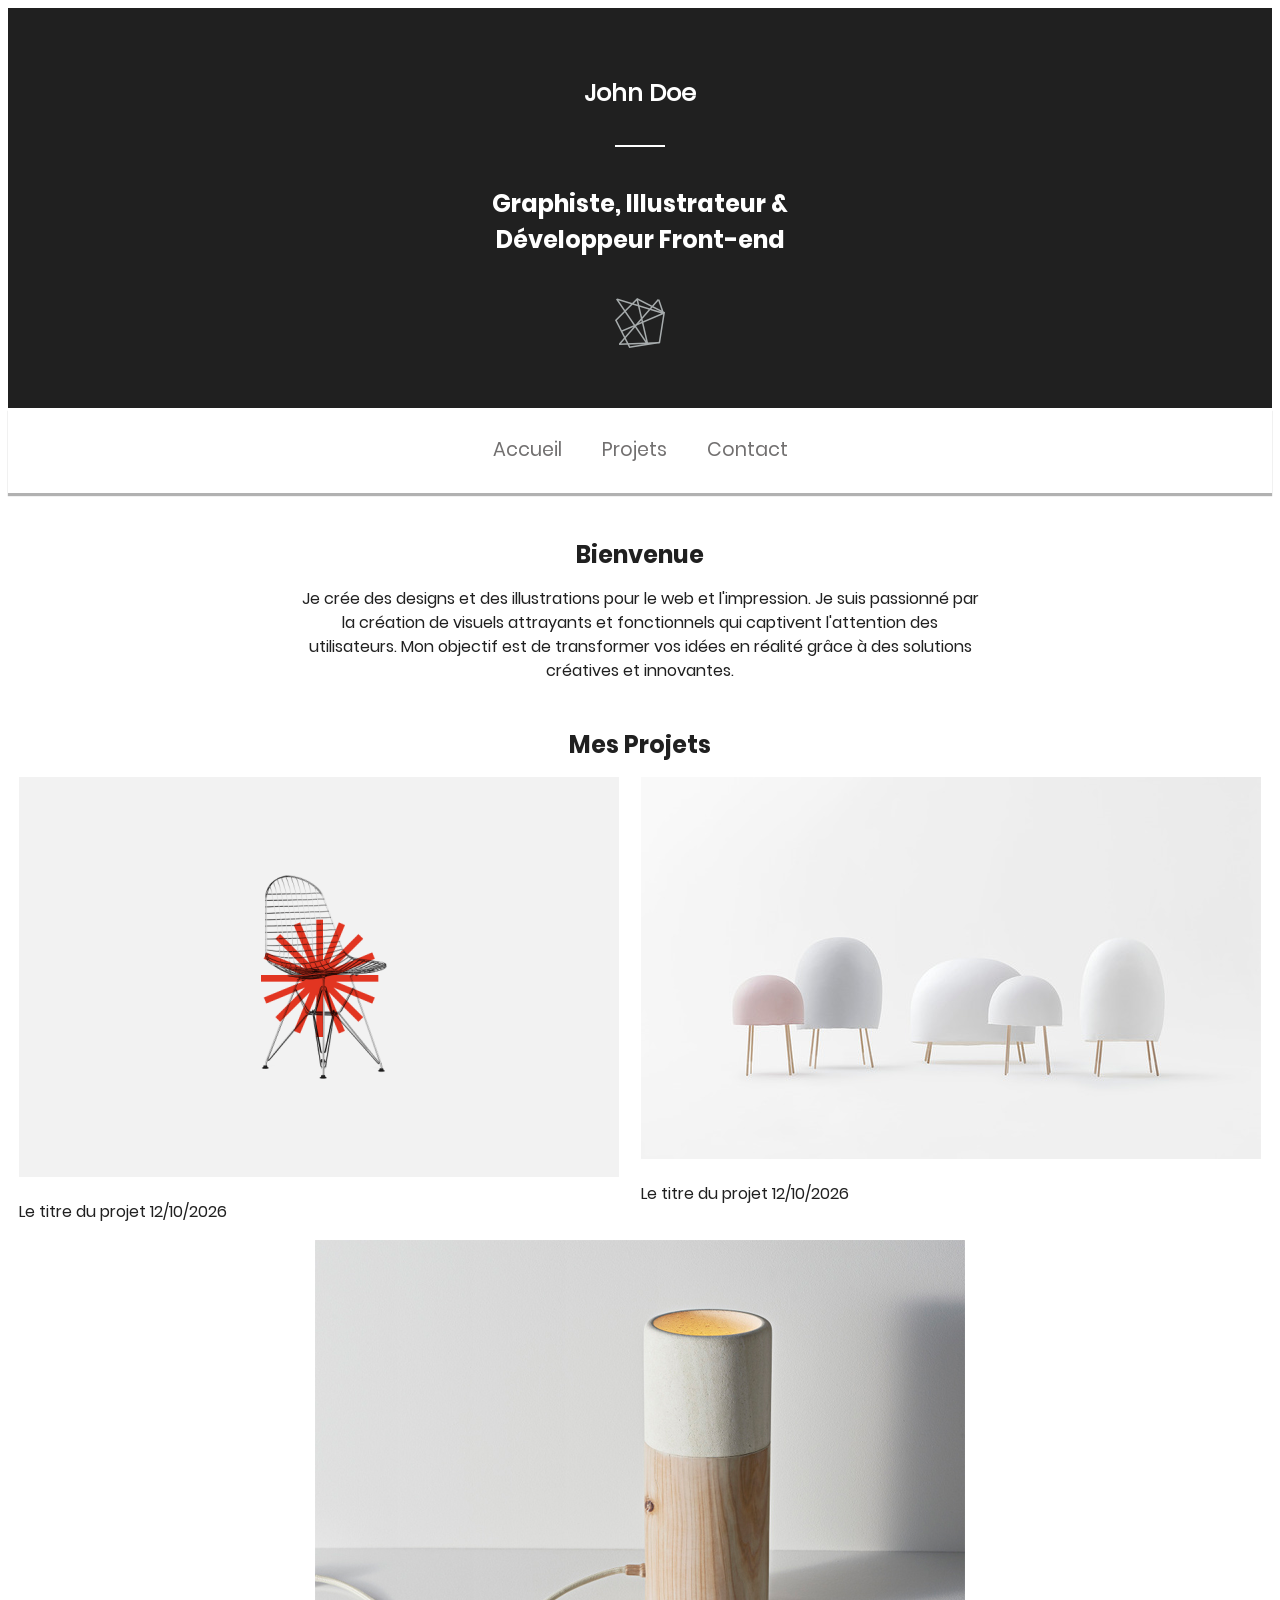
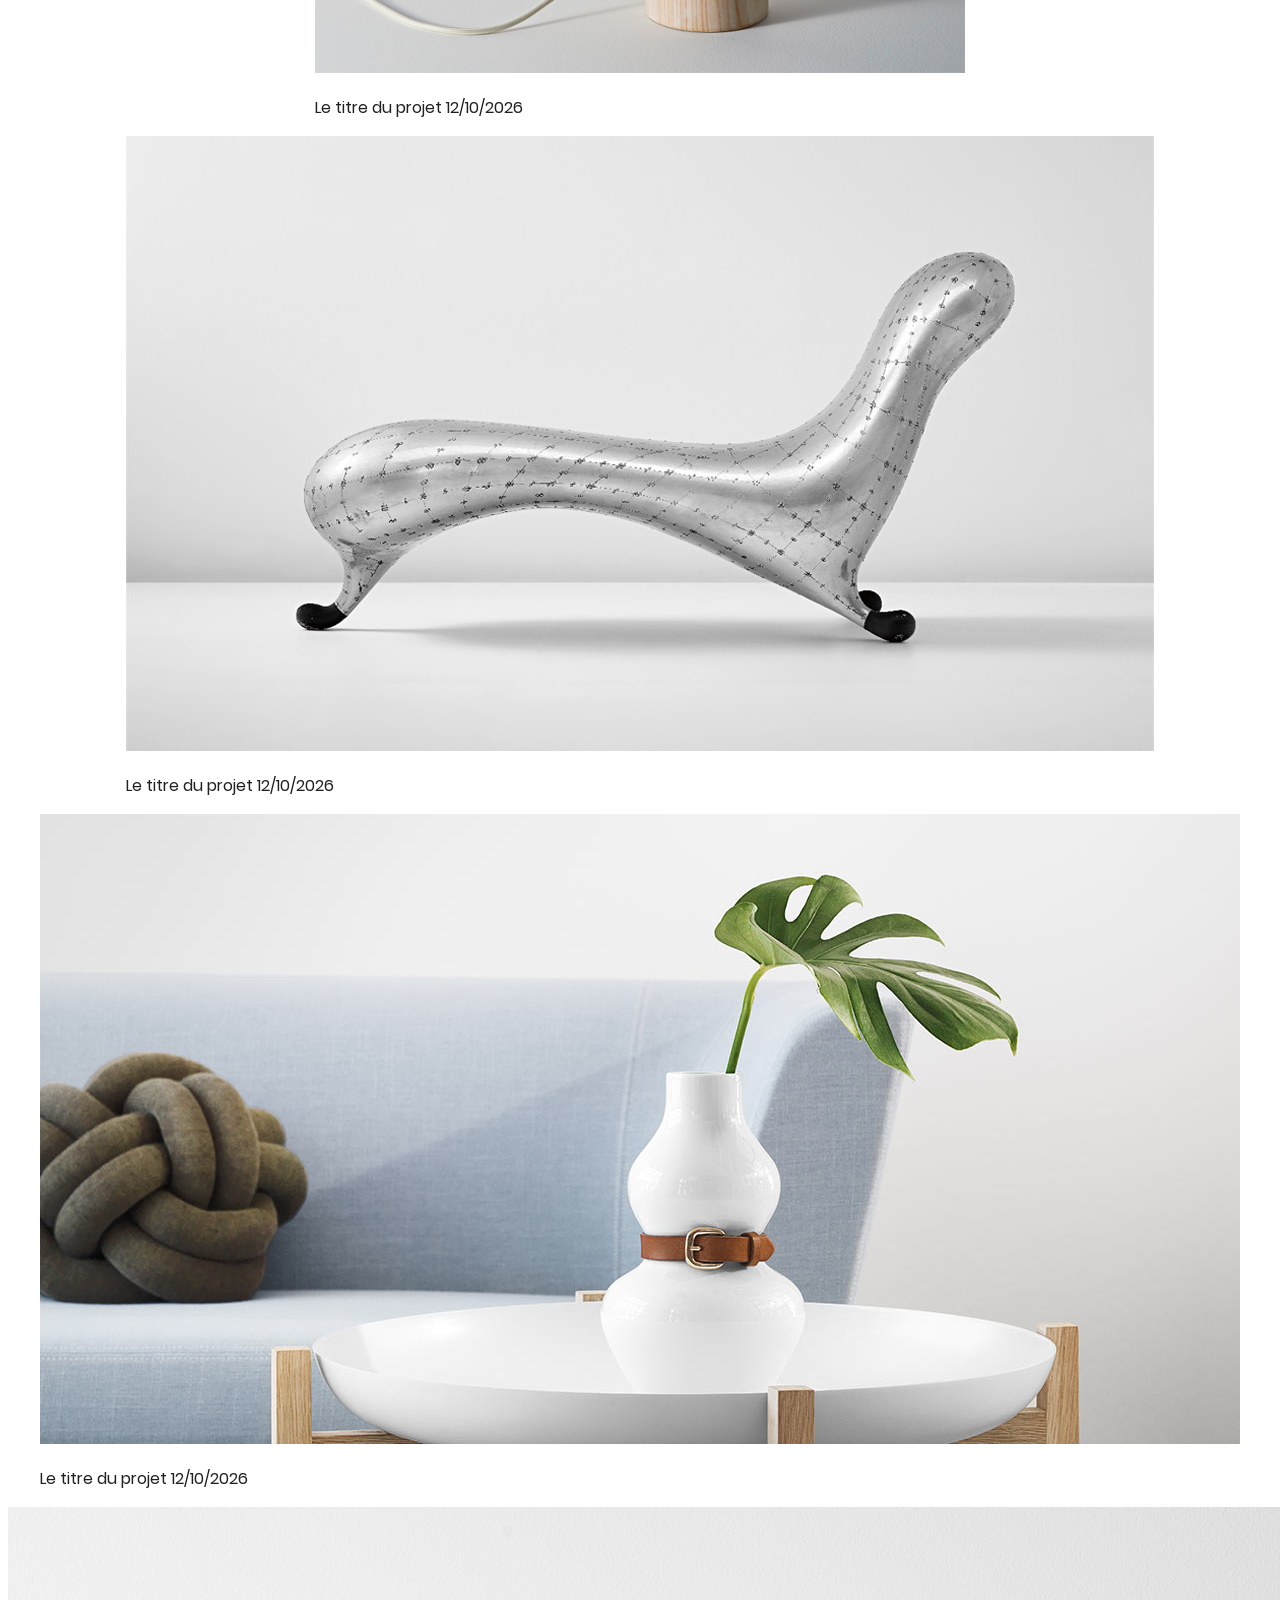
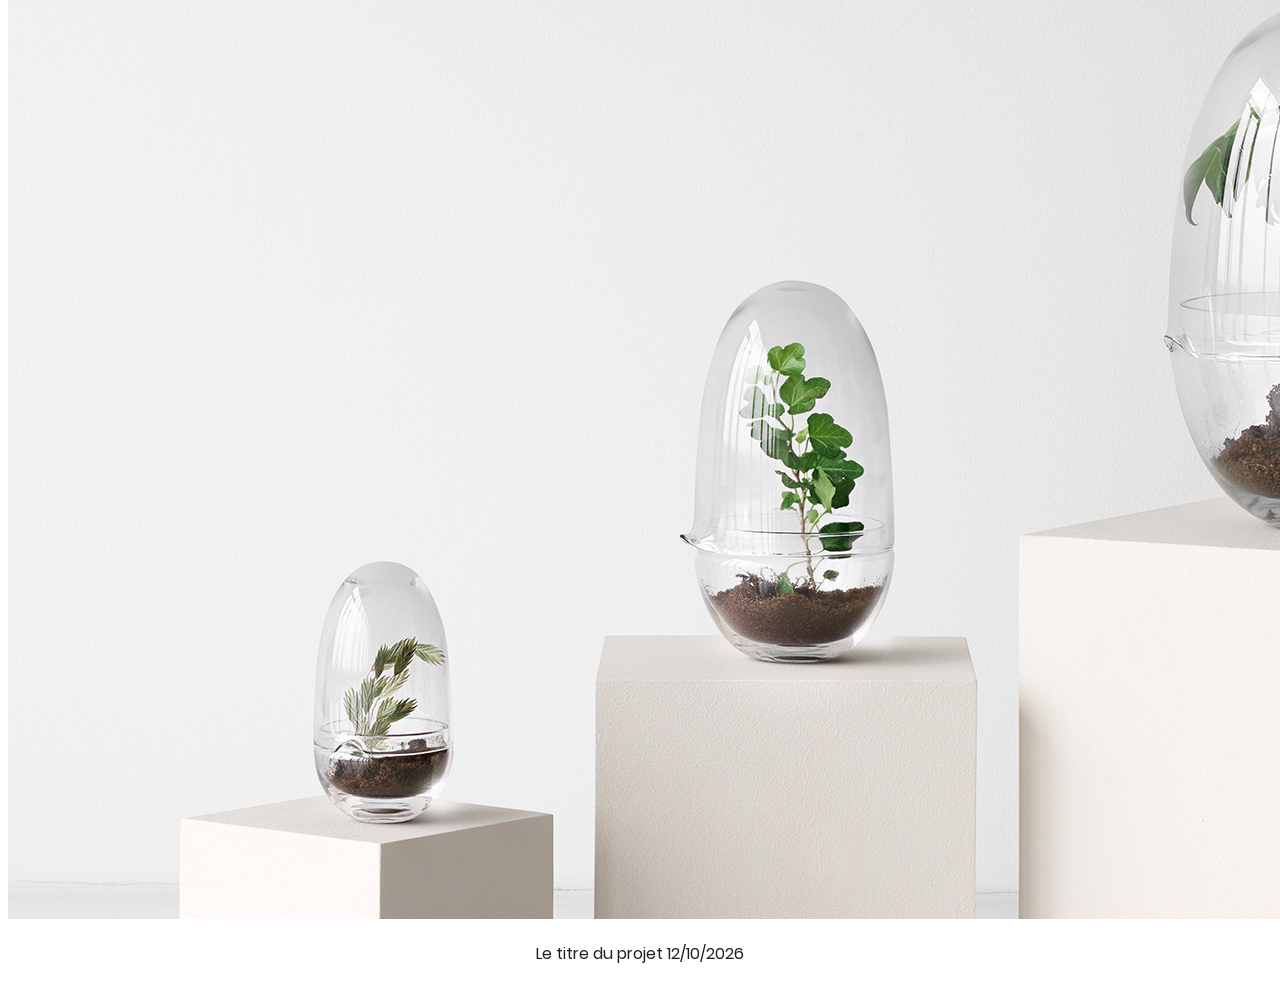
==== index.html @ 1299b0bc "delete git file" ====
<!doctype html>
<html lang="fr">
  <head>
    <meta name="viewport" content="width=device-width, initial-scale=1.0" />
    <meta charset="UTF-8" />
    <title>Ma page d'accueil</title>
    <link rel="stylesheet" href="style.css" />
  </head>

  <body>
    <!-- HEADER --- -->
    <header>
      <section class="header-content">
        <h1>John Doe</h1>
        <div class="separator"></div>
        <h2>Graphiste, Illustrateur & Développeur Front-end</h2>
        <a href="index.html"
          ><img src="pictures/logo.png" alt="John Doelogo" id="logo" />
        </a>
      </section>

      <!-- NAVIGATION --- -->
      <nav>
        <ul>
          <li><a href="index.html">Accueil</a></li>
          <li><a href="#projets">Projets</a></li>
          <li><a href="contact.html">Contact</a></li>
        </ul>
      </nav>
    </header>
    <!-- WELCOME --- -->
    <section class="welcome">
      <h2>Bienvenue</h2>
      <p>
        Je crée des designs et des illustrations pour le web et l'impression. Je
        suis passionné par la création de visuels attrayants et fonctionnels qui
        captivent l'attention des utilisateurs. Mon objectif est de transformer
        vos idées en réalité grâce à des solutions créatives et innovantes.
      </p>
    </section>
    <!-- PROJECTS --- -->
    <section id="projets">
      <h2>Mes Projets</h2>
      <div class="projet">
        <div class="projet-info">
          <img
            src="pictures/illustration_1.png"
            alt="Chaise sur fond blanc avec une étoile rouge en filigrane"
          />
          <p>Le titre du projet <span>12/10/2026</span></p>
        </div>
        <div class="projet-info">
          <img
            src="pictures/illustration_2.jpg"
            alt="Ensemble de meubles sur fond blanc"
          />
          <p>Le titre du projet <span>12/10/2026</span></p>
        </div>
        <div class="projet-info">
          <img
            src="pictures/illustration_3.jpg"
            alt="Lampe en bois et pierre sur fond blanc"
          />
          <p>Le titre du projet <span>12/10/2026</span></p>
        </div>
        <div class="projet-info">
          <img
            src="pictures/illustration_4.jpg"
            alt="Chaise longue design en métal sur fond blanc"
          />
          <p>Le titre du projet <span>12/10/2026</span></p>
        </div>
        <div class="projet-info">
          <img
            src="pictures/illustration_5.jpg"
            alt="Vase en céramique ceintré avec une ceinture en cuir sur fond blanc"
          />
          <p>Le titre du projet <span>12/10/2026</span></p>
        </div>
        <div class="projet-info">
          <img
            src="pictures/illustration_6.jpg"
            alt="Mini serre en forme d'oeuf sur fond blanc"
          />
        </div>
        <p>Le titre du projet <span>12/10/2026</span></p>
      </div>
    </section>
  </body>
</html>
---- style.css ----
@font-face {
  font-family: PoppinsRegular;
  src: url("src/poppins/Poppins-Regular.ttf");
}
@font-face {
  font-family: PoppinsBold;
  src: url("src/poppins/Poppins-Bold.ttf");
}

header h1 {
  font-family: "PoppinsRegular", sans-serif;
  font-size: 1.5em;
}
body {
  font-family: "PoppinsRegular", sans-serif;
  font-size: 1em;
  line-height: 1.5em;
  color: #202020;
}
h2,
h3,
h4,
h5,
h6 {
  font-family: "PoppinsBold", sans-serif;
  font-weight: normal;
}

ul {
  list-style-type: none;
  padding: 0;
  margin: 0;
}
header nav ul {
  display: flex;
  justify-content: center;
}
header nav a {
  font-family: "PoppinsRegular", sans-serif;
  font-size: 1.2em;
  margin: 0 20px;
  text-decoration: none;
  color: #727070;
}
nav a:hover {
  font-weight: 800;
  color: #202020;
}

nav {
  text-align: center;
  background-color: #ffffff;
  box-shadow: 0 3px 1px rgba(100, 100, 100, 0.5);
  padding: 30px 0;
}
nav ul {
  list-style-type: none;
}
.separator {
  height: 2px;
  width: 50px;
  background-color: #ffffff;
  margin: 20px 0;
}

.header-content {
  background-color: #202020;
  color: white;
  text-align: center;
  display: flex;
  justify-content: center;
  flex-direction: column;
  align-items: center;
  height: 400px;
  padding: 0;
  margin: 0;
}
.header-content h2 {
  max-width: 400px;
  line-height: 1.5em;
}

.welcome {
  text-align: center;
  margin: 50px auto;
  max-width: 680px;
}

.projet {
  display: flex;
  flex-wrap: wrap;
  justify-content: space-around;
}

#logo {
  width: 50px;
  margin-top: 20px;
}
#projets h2 {
  text-align: center;
}
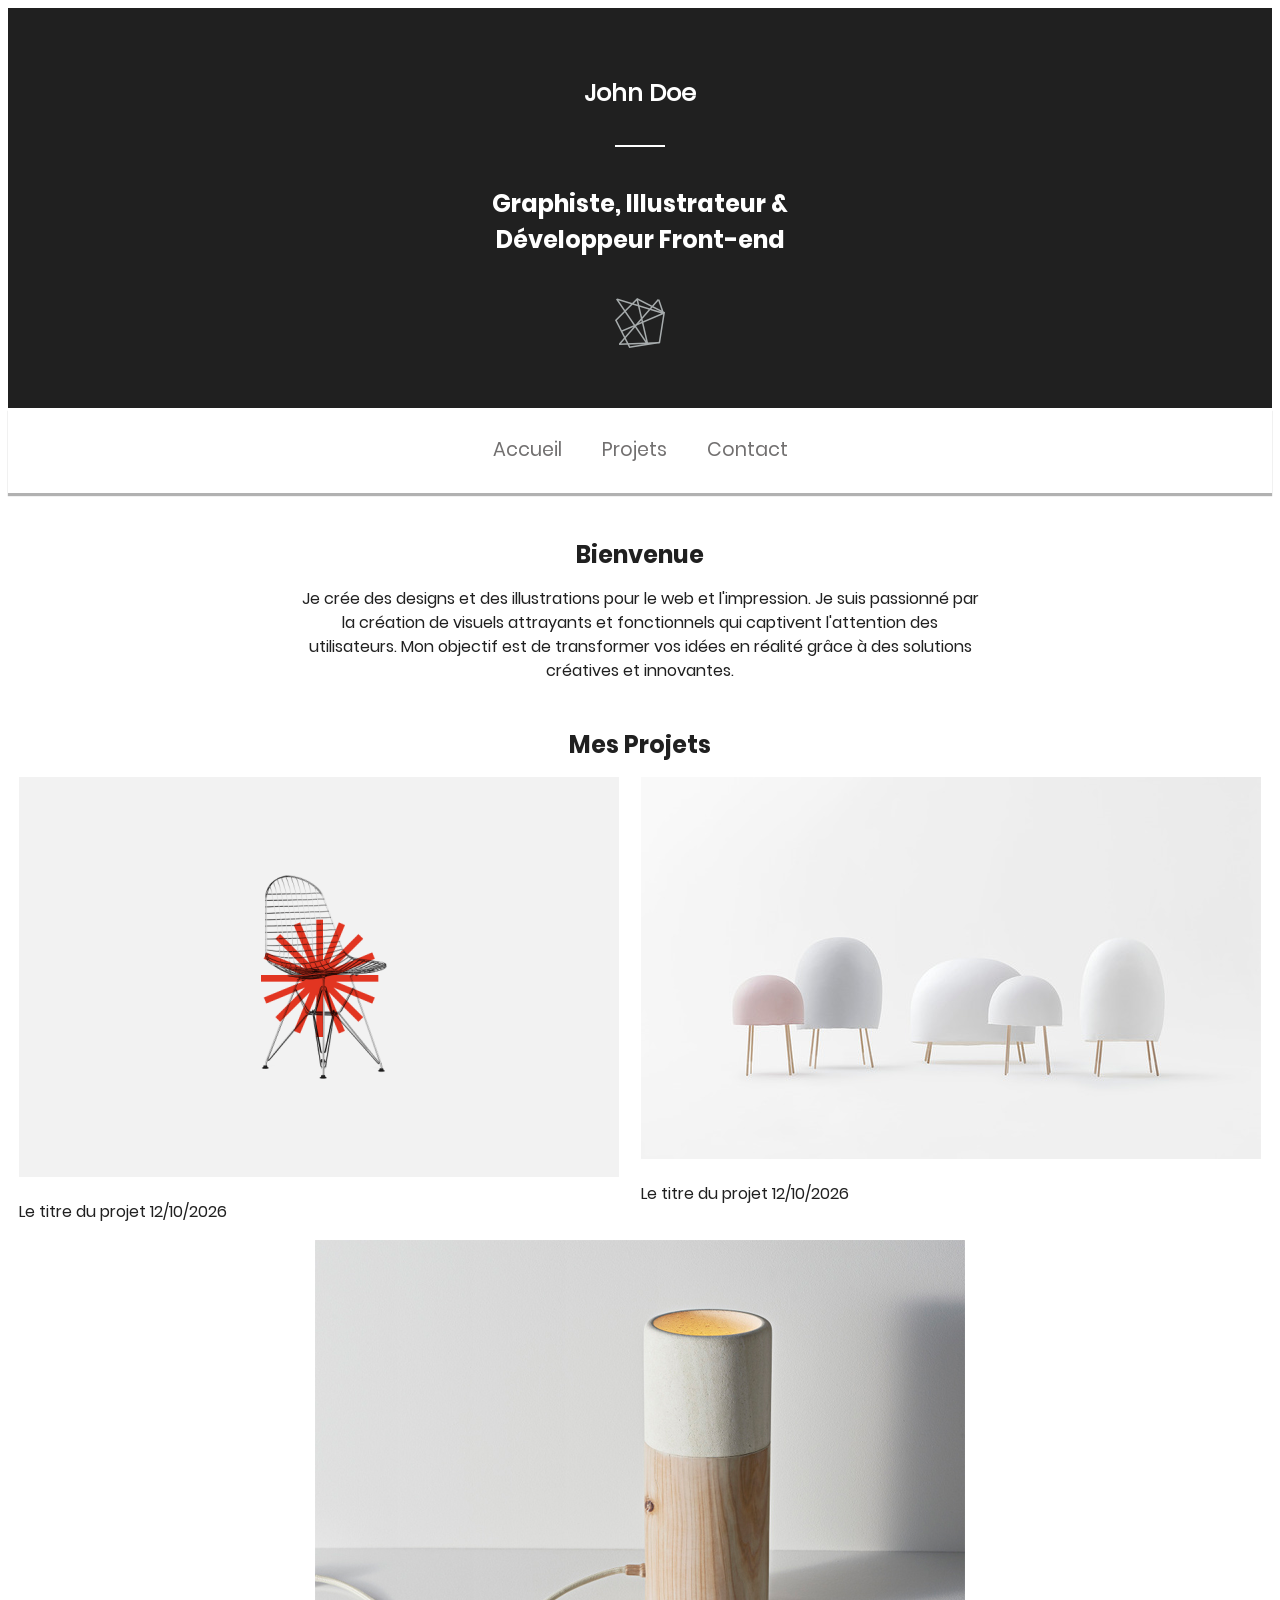
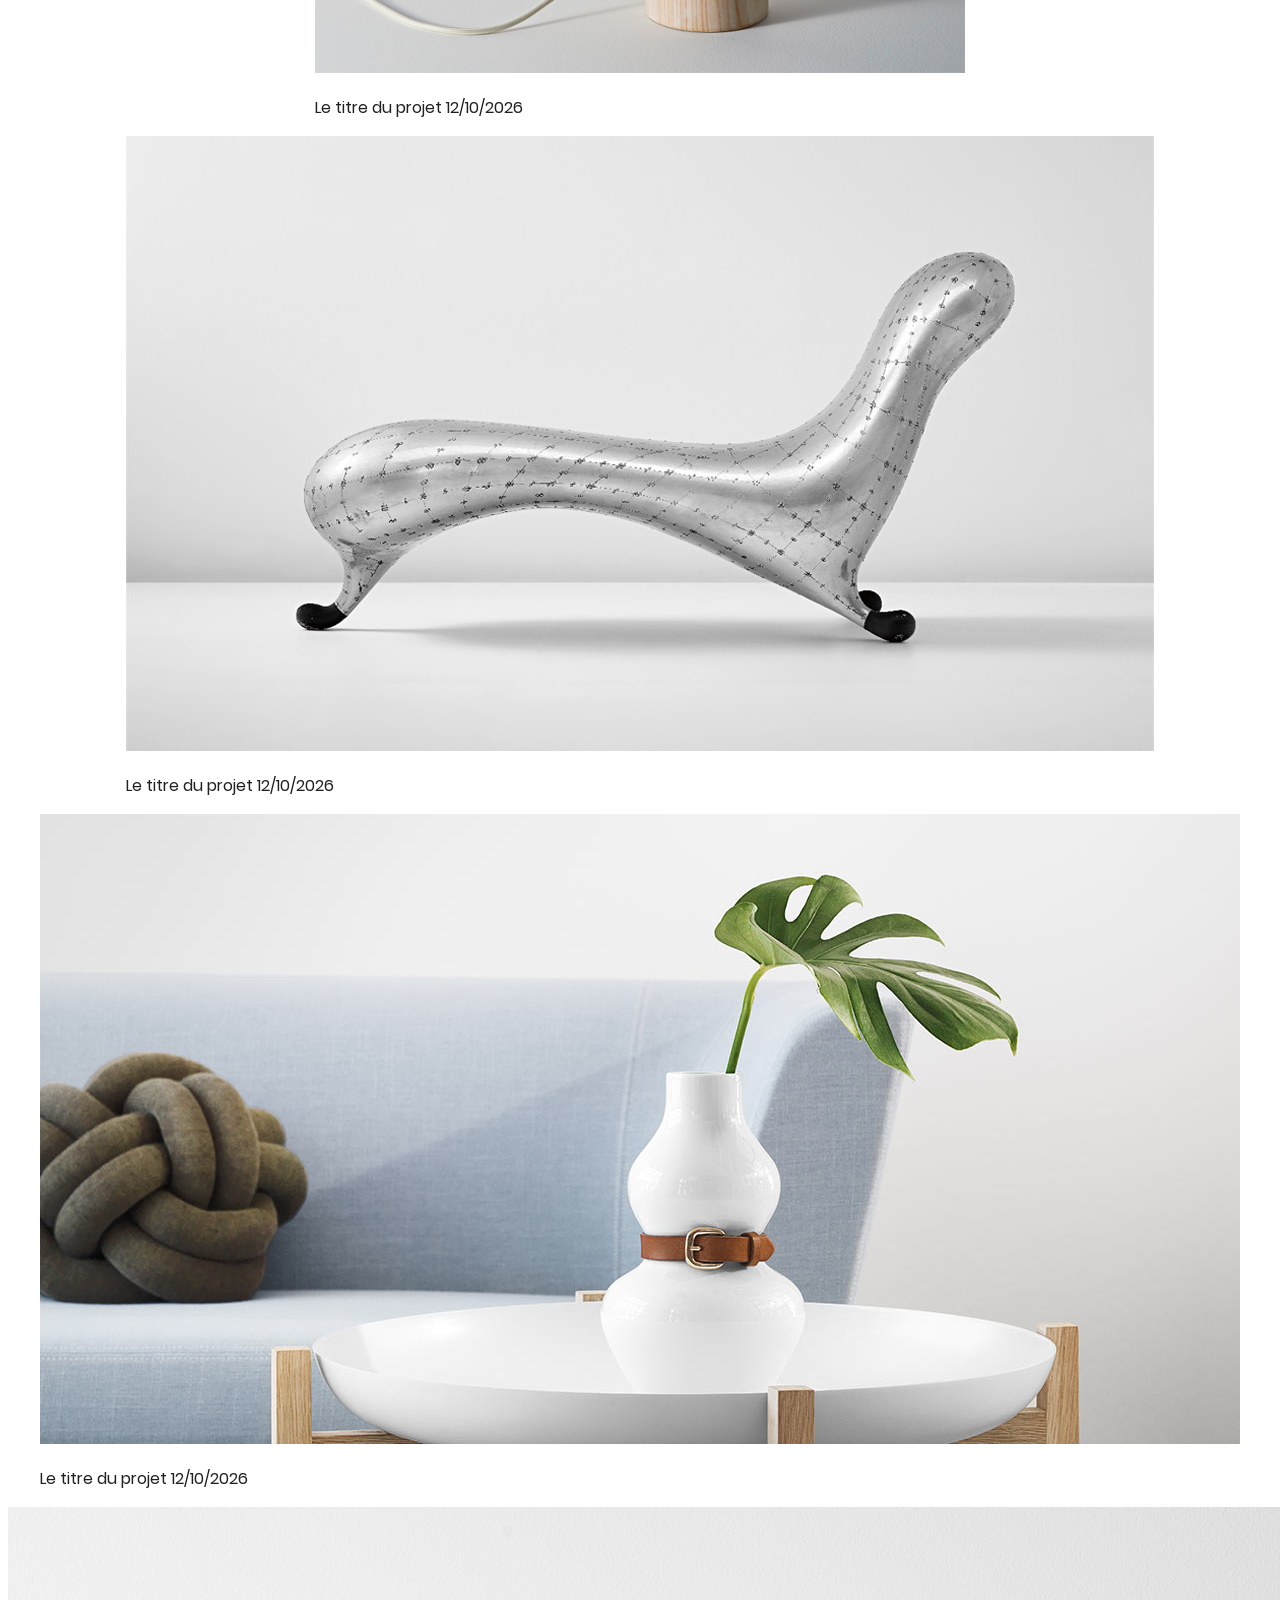
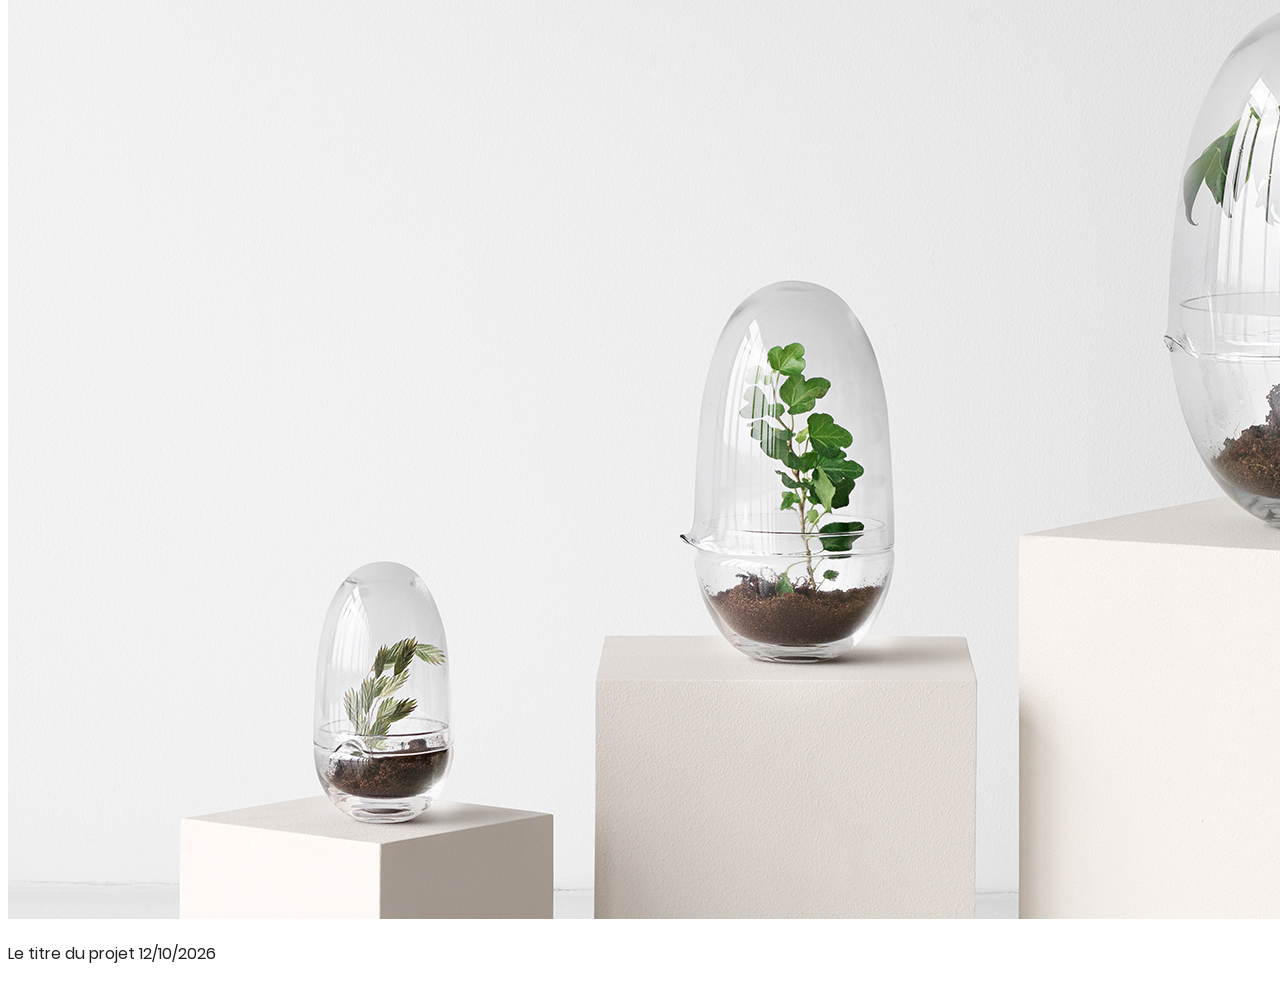
==== commit d4a17a71: "Fix tag and useless property" ====
--- a/index.html
+++ b/index.html
@@ -15,7 +15,11 @@
         <div class="separator"></div>
         <h2>Graphiste, Illustrateur & Développeur Front-end</h2>
         <a href="index.html"
-          ><img src="pictures/logo.png" alt="John Doelogo" id="logo" />
+          ><img
+            src="pictures/logo.png"
+            alt="John Doe's logo to go back to the homepage"
+            id="logo"
+          />
         </a>
       </section>
 
@@ -82,8 +86,8 @@
             src="pictures/illustration_6.jpg"
             alt="Mini serre en forme d'oeuf sur fond blanc"
           />
+          <p>Le titre du projet <span>12/10/2026</span></p>
         </div>
-        <p>Le titre du projet <span>12/10/2026</span></p>
       </div>
     </section>
   </body>
--- a/style.css
+++ b/style.css
@@ -43,7 +43,6 @@
   color: #727070;
 }
 nav a:hover {
-  font-weight: 800;
   color: #202020;
 }
 
@@ -53,9 +52,7 @@
   box-shadow: 0 3px 1px rgba(100, 100, 100, 0.5);
   padding: 30px 0;
 }
-nav ul {
-  list-style-type: none;
-}
+
 .separator {
   height: 2px;
   width: 50px;
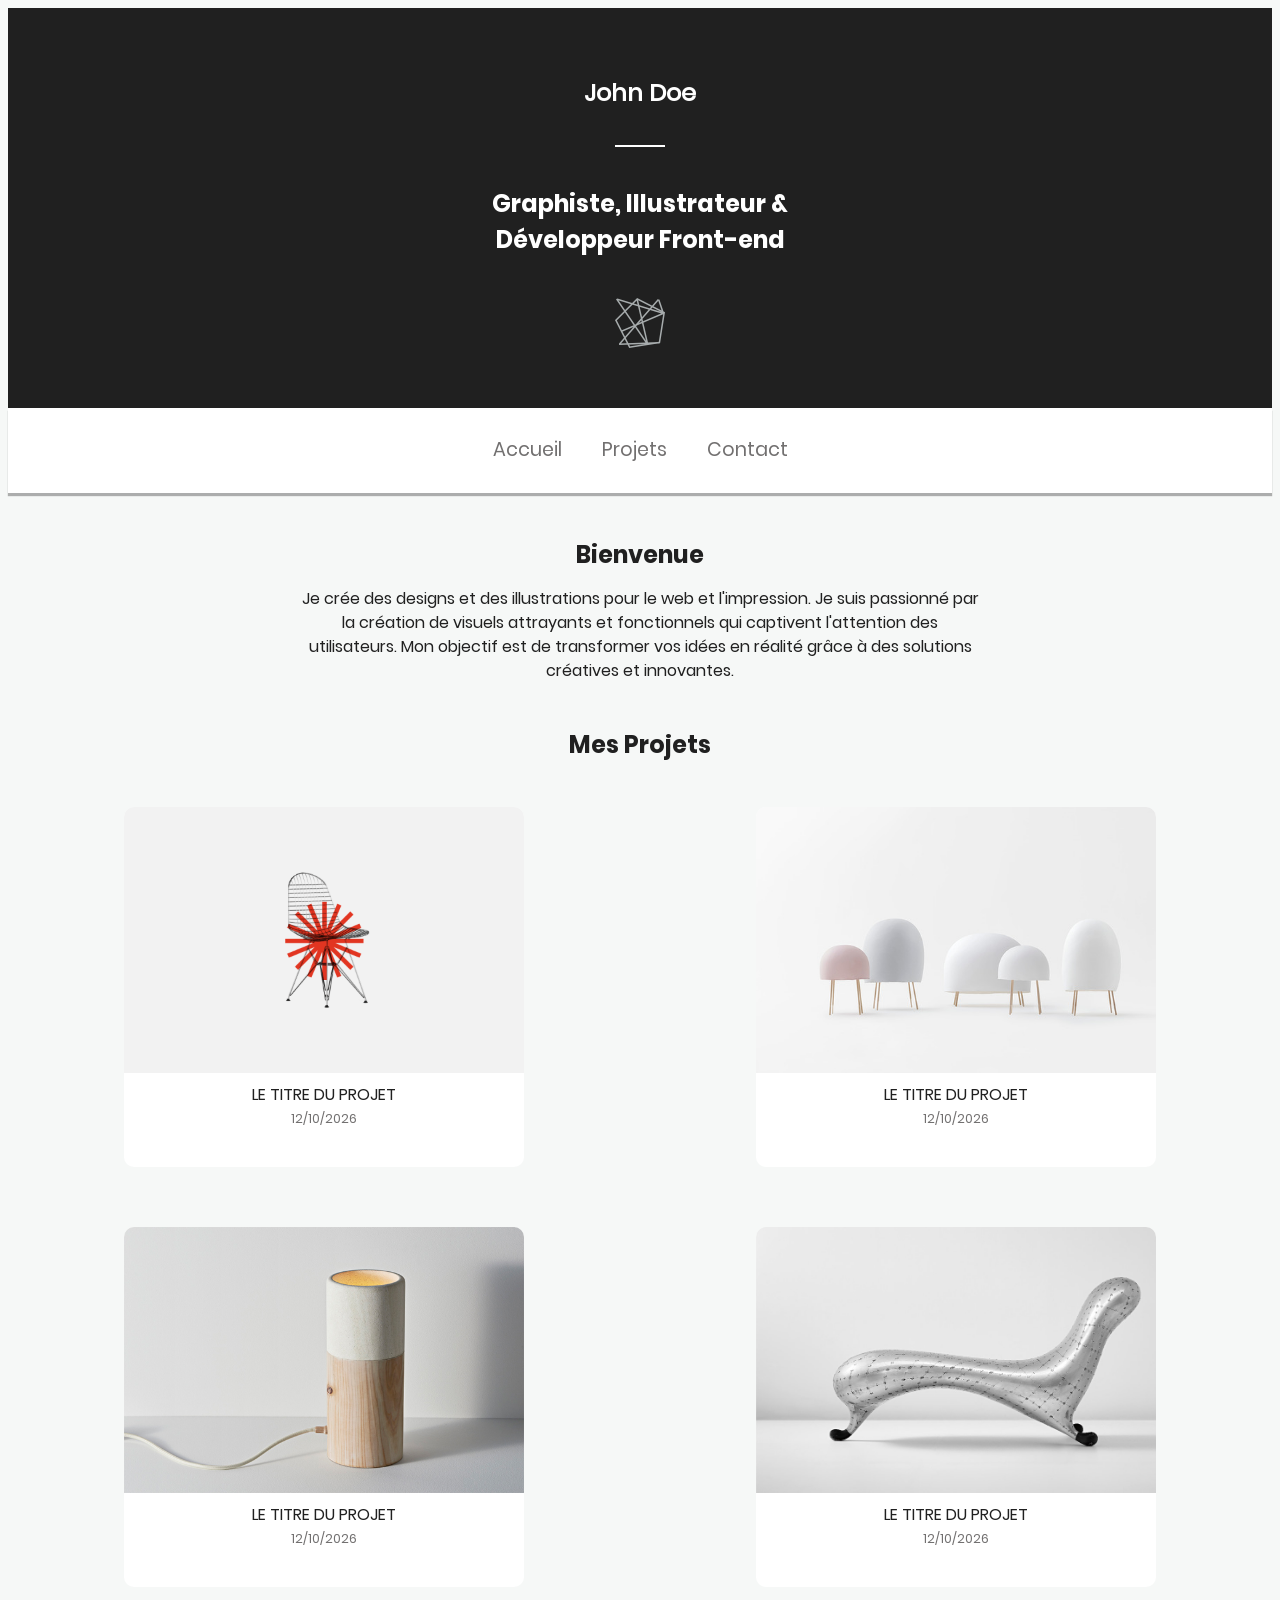
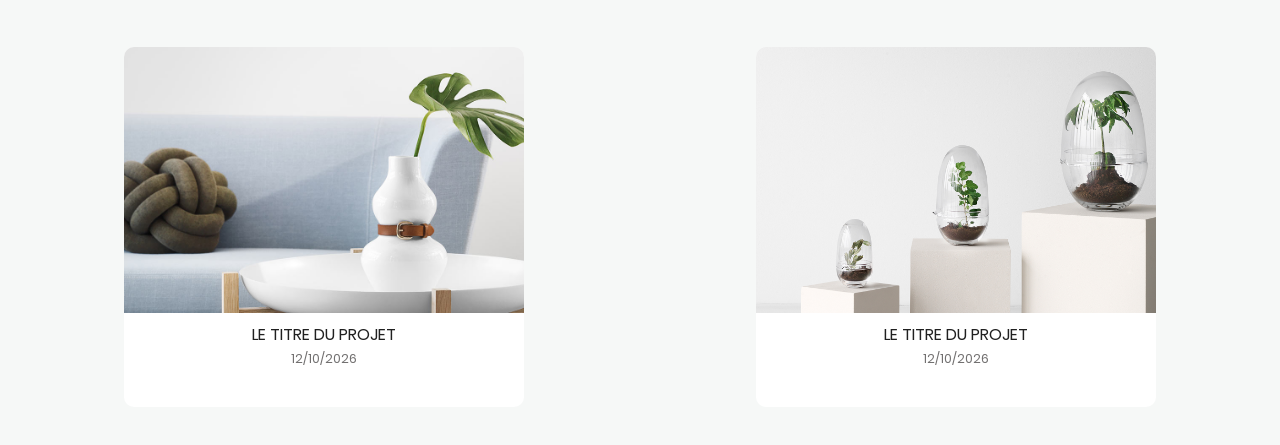
==== commit c46f317d: "Layout portfolio" ====
--- a/index.html
+++ b/index.html
@@ -1,8 +1,8 @@
 <!doctype html>
 <html lang="fr">
   <head>
+    <meta charset="UTF-8" />
     <meta name="viewport" content="width=device-width, initial-scale=1.0" />
-    <meta charset="UTF-8" />
     <title>Ma page d'accueil</title>
     <link rel="stylesheet" href="style.css" />
   </head>
@@ -17,7 +17,7 @@
         <a href="index.html"
           ><img
             src="pictures/logo.png"
-            alt="John Doe's logo to go back to the homepage"
+            alt="Logo de John Doe qui permet de revenir à la page d'accueil"
             id="logo"
           />
         </a>
@@ -32,63 +32,78 @@
         </ul>
       </nav>
     </header>
-    <!-- WELCOME --- -->
-    <section class="welcome">
-      <h2>Bienvenue</h2>
-      <p>
-        Je crée des designs et des illustrations pour le web et l'impression. Je
-        suis passionné par la création de visuels attrayants et fonctionnels qui
-        captivent l'attention des utilisateurs. Mon objectif est de transformer
-        vos idées en réalité grâce à des solutions créatives et innovantes.
-      </p>
-    </section>
-    <!-- PROJECTS --- -->
-    <section id="projets">
-      <h2>Mes Projets</h2>
-      <div class="projet">
-        <div class="projet-info">
-          <img
-            src="pictures/illustration_1.png"
-            alt="Chaise sur fond blanc avec une étoile rouge en filigrane"
-          />
-          <p>Le titre du projet <span>12/10/2026</span></p>
+    <div class="container">
+      <!-- WELCOME --- -->
+      <section class="welcome">
+        <h2>Bienvenue</h2>
+        <p>
+          Je crée des designs et des illustrations pour le web et l'impression.
+          Je suis passionné par la création de visuels attrayants et
+          fonctionnels qui captivent l'attention des utilisateurs. Mon objectif
+          est de transformer vos idées en réalité grâce à des solutions
+          créatives et innovantes.
+        </p>
+      </section>
+      <!-- PROJECTS --- -->
+      <section id="projets">
+        <h2>Mes Projets</h2>
+        <div id="projet">
+          <div class="projet-info">
+            <div class="picture">
+              <img
+                src="pictures/illustration_1.png"
+                alt="Chaise sur fond blanc avec une étoile rouge en filigrane"
+              />
+            </div>
+            <p>Le titre du projet <span>12/10/2026</span></p>
+          </div>
+          <div class="projet-info">
+            <div class="picture">
+              <img
+                src="pictures/illustration_2.jpg"
+                alt="Ensemble de meubles sur fond blanc"
+              />
+            </div>
+            <p>Le titre du projet <span>12/10/2026</span></p>
+          </div>
+          <div class="projet-info">
+            <div class="picture">
+              <img
+                src="pictures/illustration_3.jpg"
+                alt="Lampe en bois et pierre sur fond blanc"
+              />
+            </div>
+            <p>Le titre du projet <span>12/10/2026</span></p>
+          </div>
+          <div class="projet-info">
+            <div class="picture">
+              <img
+                src="pictures/illustration_4.jpg"
+                alt="Chaise longue design en métal sur fond blanc"
+              />
+            </div>
+            <p>Le titre du projet <span>12/10/2026</span></p>
+          </div>
+          <div class="projet-info">
+            <div class="picture">
+              <img
+                src="pictures/illustration_5.jpg"
+                alt="Vase en céramique ceintré avec une ceinture en cuir sur fond blanc"
+              />
+            </div>
+            <p>Le titre du projet <span>12/10/2026</span></p>
+          </div>
+          <div class="projet-info">
+            <div class="picture">
+              <img
+                src="pictures/illustration_6.jpg"
+                alt="Mini serre en forme d'oeuf sur fond blanc"
+              />
+            </div>
+            <p>Le titre du projet <span>12/10/2026</span></p>
+          </div>
         </div>
-        <div class="projet-info">
-          <img
-            src="pictures/illustration_2.jpg"
-            alt="Ensemble de meubles sur fond blanc"
-          />
-          <p>Le titre du projet <span>12/10/2026</span></p>
-        </div>
-        <div class="projet-info">
-          <img
-            src="pictures/illustration_3.jpg"
-            alt="Lampe en bois et pierre sur fond blanc"
-          />
-          <p>Le titre du projet <span>12/10/2026</span></p>
-        </div>
-        <div class="projet-info">
-          <img
-            src="pictures/illustration_4.jpg"
-            alt="Chaise longue design en métal sur fond blanc"
-          />
-          <p>Le titre du projet <span>12/10/2026</span></p>
-        </div>
-        <div class="projet-info">
-          <img
-            src="pictures/illustration_5.jpg"
-            alt="Vase en céramique ceintré avec une ceinture en cuir sur fond blanc"
-          />
-          <p>Le titre du projet <span>12/10/2026</span></p>
-        </div>
-        <div class="projet-info">
-          <img
-            src="pictures/illustration_6.jpg"
-            alt="Mini serre en forme d'oeuf sur fond blanc"
-          />
-          <p>Le titre du projet <span>12/10/2026</span></p>
-        </div>
-      </div>
-    </section>
+      </section>
+    </div>
   </body>
 </html>
--- a/style.css
+++ b/style.css
@@ -16,6 +16,7 @@
   font-size: 1em;
   line-height: 1.5em;
   color: #202020;
+  background-color: #f6f8f7;
 }
 h2,
 h3,
@@ -83,10 +84,54 @@
   max-width: 680px;
 }
 
-.projet {
+#projet {
   display: flex;
   flex-wrap: wrap;
   justify-content: space-around;
+}
+
+.projet-info {
+  width: 400px;
+  margin: 30px;
+  background-color: #ffffff;
+  text-align: center;
+  padding-bottom: 20px;
+  border-radius: 10px;
+  overflow: hidden;
+}
+
+.projet-info:hover {
+  box-shadow:
+    0 14px 28px rgba(0, 0, 0, 0.25),
+    0 10px 10px rgba(0, 0, 0, 0.22);
+  transition: 0.3s;
+}
+
+.projet-info img {
+  min-width: 400px;
+  height: 266px;
+}
+
+.projet-info p {
+  display: block;
+  text-transform: uppercase;
+  margin-top: 10px;
+}
+
+.projet-info span {
+  display: block;
+  font-size: 0.8em;
+  color: #727070;
+}
+
+.picture {
+  width: 400px;
+  height: 266px;
+  overflow: hidden;
+}
+
+.container {
+  max-width: 1920px;
 }
 
 #logo {
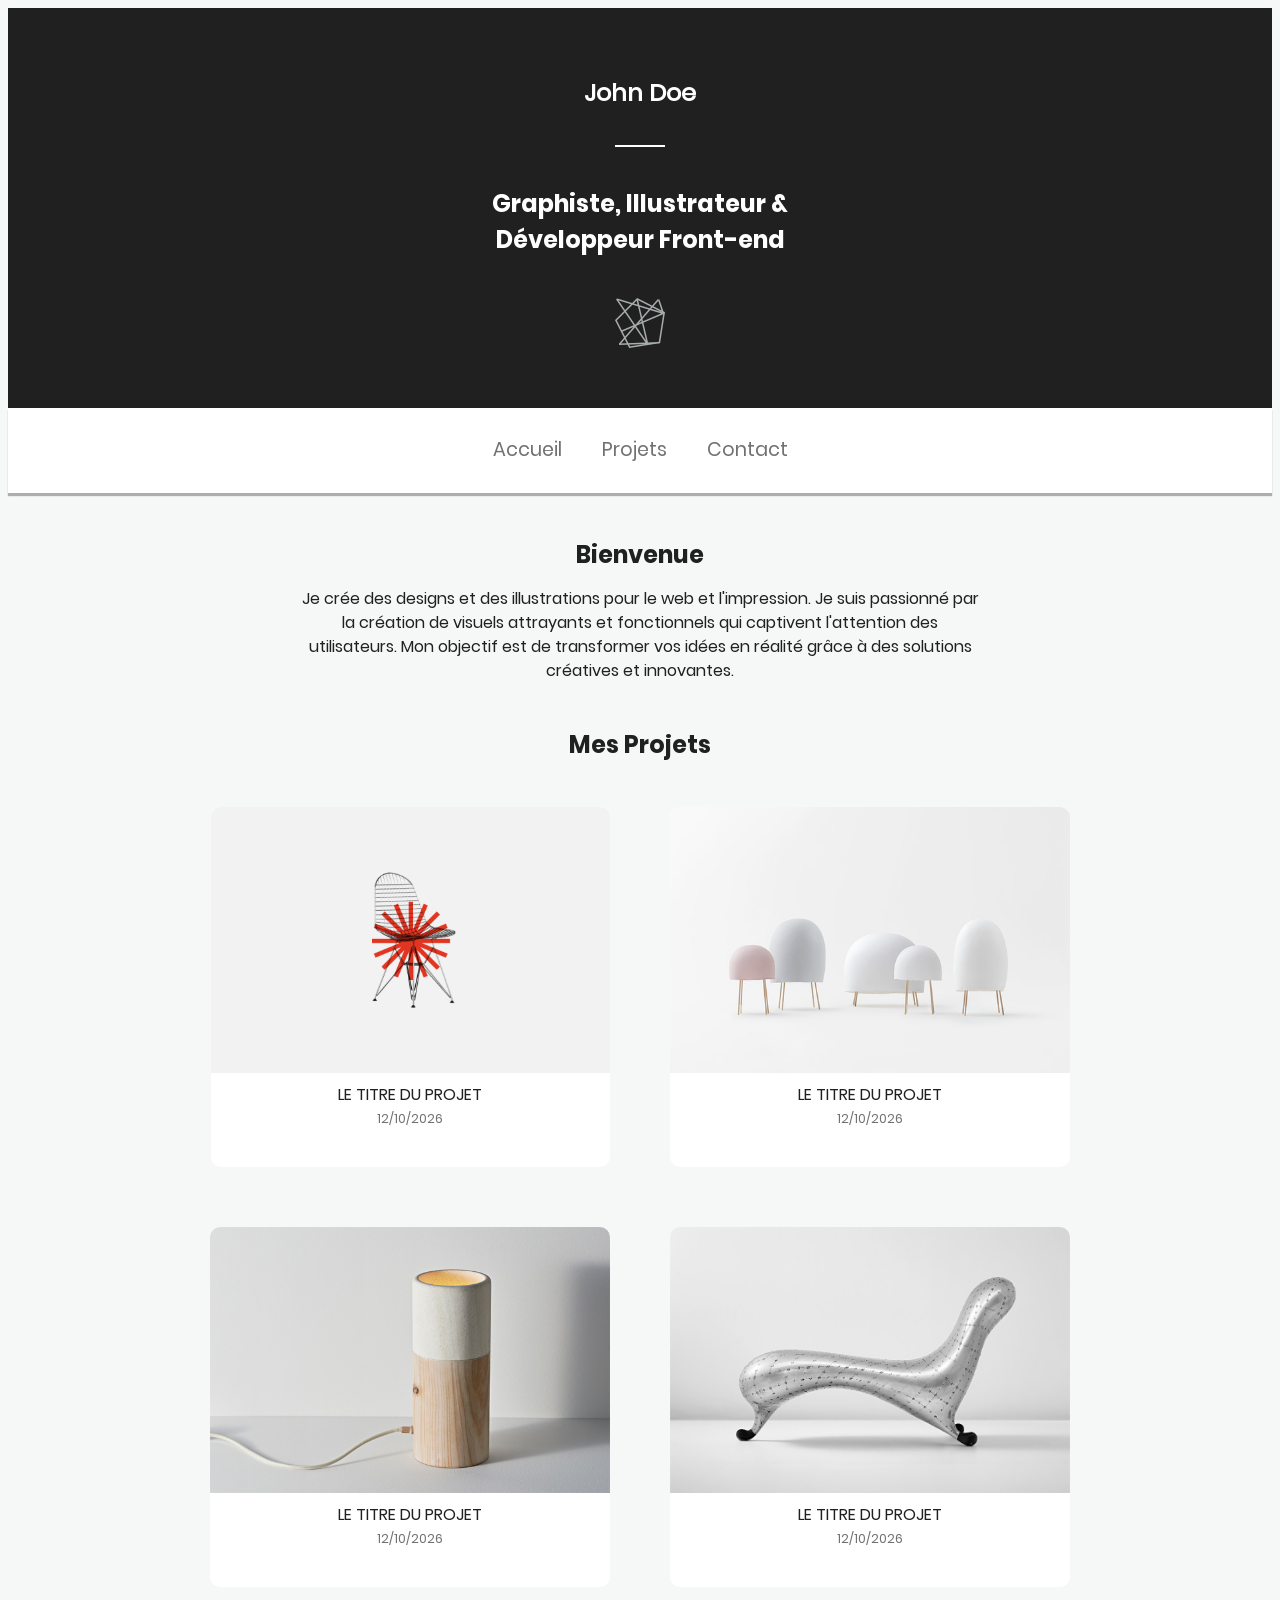
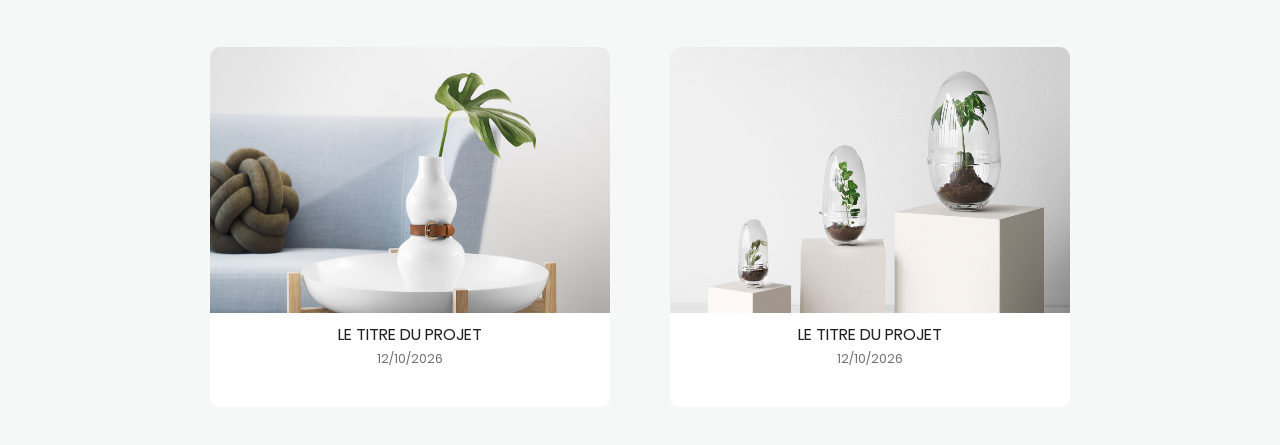
==== commit 099afaf0: "Rename class and is for better understanding and try to solve responsive" ====
--- a/index.html
+++ b/index.html
@@ -32,78 +32,75 @@
         </ul>
       </nav>
     </header>
-    <div class="container">
-      <!-- WELCOME --- -->
-      <section class="welcome">
-        <h2>Bienvenue</h2>
-        <p>
-          Je crée des designs et des illustrations pour le web et l'impression.
-          Je suis passionné par la création de visuels attrayants et
-          fonctionnels qui captivent l'attention des utilisateurs. Mon objectif
-          est de transformer vos idées en réalité grâce à des solutions
-          créatives et innovantes.
-        </p>
-      </section>
-      <!-- PROJECTS --- -->
-      <section id="projets">
-        <h2>Mes Projets</h2>
-        <div id="projet">
-          <div class="projet-info">
-            <div class="picture">
-              <img
-                src="pictures/illustration_1.png"
-                alt="Chaise sur fond blanc avec une étoile rouge en filigrane"
-              />
-            </div>
-            <p>Le titre du projet <span>12/10/2026</span></p>
+    <!-- WELCOME --- -->
+    <section class="welcome">
+      <h2>Bienvenue</h2>
+      <p>
+        Je crée des designs et des illustrations pour le web et l'impression. Je
+        suis passionné par la création de visuels attrayants et fonctionnels qui
+        captivent l'attention des utilisateurs. Mon objectif est de transformer
+        vos idées en réalité grâce à des solutions créatives et innovantes.
+      </p>
+    </section>
+    <!-- PROJECTS --- -->
+    <section class="projets">
+      <h2>Mes Projets</h2>
+      <div class="projet-container">
+        <div class="projet-info">
+          <div class="picture">
+            <img
+              src="pictures/illustration_1.png"
+              alt="Chaise sur fond blanc avec une étoile rouge en filigrane"
+            />
           </div>
-          <div class="projet-info">
-            <div class="picture">
-              <img
-                src="pictures/illustration_2.jpg"
-                alt="Ensemble de meubles sur fond blanc"
-              />
-            </div>
-            <p>Le titre du projet <span>12/10/2026</span></p>
+          <p>Le titre du projet <span>12/10/2026</span></p>
+        </div>
+        <div class="projet-info">
+          <div class="picture">
+            <img
+              src="pictures/illustration_2.jpg"
+              alt="Ensemble de meubles sur fond blanc"
+            />
           </div>
-          <div class="projet-info">
-            <div class="picture">
-              <img
-                src="pictures/illustration_3.jpg"
-                alt="Lampe en bois et pierre sur fond blanc"
-              />
-            </div>
-            <p>Le titre du projet <span>12/10/2026</span></p>
+          <p>Le titre du projet <span>12/10/2026</span></p>
+        </div>
+        <div class="projet-info">
+          <div class="picture">
+            <img
+              src="pictures/illustration_3.jpg"
+              alt="Lampe en bois et pierre sur fond blanc"
+            />
           </div>
-          <div class="projet-info">
-            <div class="picture">
-              <img
-                src="pictures/illustration_4.jpg"
-                alt="Chaise longue design en métal sur fond blanc"
-              />
-            </div>
-            <p>Le titre du projet <span>12/10/2026</span></p>
+          <p>Le titre du projet <span>12/10/2026</span></p>
+        </div>
+        <div class="projet-info">
+          <div class="picture">
+            <img
+              src="pictures/illustration_4.jpg"
+              alt="Chaise longue design en métal sur fond blanc"
+            />
           </div>
-          <div class="projet-info">
-            <div class="picture">
-              <img
-                src="pictures/illustration_5.jpg"
-                alt="Vase en céramique ceintré avec une ceinture en cuir sur fond blanc"
-              />
-            </div>
-            <p>Le titre du projet <span>12/10/2026</span></p>
+          <p>Le titre du projet <span>12/10/2026</span></p>
+        </div>
+        <div class="projet-info">
+          <div class="picture">
+            <img
+              src="pictures/illustration_5.jpg"
+              alt="Vase en céramique ceintré avec une ceinture en cuir sur fond blanc"
+            />
           </div>
-          <div class="projet-info">
-            <div class="picture">
-              <img
-                src="pictures/illustration_6.jpg"
-                alt="Mini serre en forme d'oeuf sur fond blanc"
-              />
-            </div>
-            <p>Le titre du projet <span>12/10/2026</span></p>
+          <p>Le titre du projet <span>12/10/2026</span></p>
+        </div>
+        <div class="projet-info">
+          <div class="picture">
+            <img
+              src="pictures/illustration_6.jpg"
+              alt="Mini serre en forme d'oeuf sur fond blanc"
+            />
           </div>
+          <p>Le titre du projet <span>12/10/2026</span></p>
         </div>
-      </section>
-    </div>
+      </div>
+    </section>
   </body>
 </html>
--- a/style.css
+++ b/style.css
@@ -84,20 +84,24 @@
   max-width: 680px;
 }
 
-#projet {
+.projet-container {
   display: flex;
   flex-wrap: wrap;
-  justify-content: space-around;
+  justify-content: center;
 }
 
 .projet-info {
-  width: 400px;
   margin: 30px;
   background-color: #ffffff;
   text-align: center;
   padding-bottom: 20px;
   border-radius: 10px;
   overflow: hidden;
+  box-shadow:
+    0 14px 28px rgba(0, 0, 0, 0),
+    0 10px 10px rgba(0, 0, 0, 0);
+
+  transition: 0.3s;
 }
 
 .projet-info:hover {
@@ -108,12 +112,17 @@
 }
 
 .projet-info img {
-  min-width: 400px;
+  max-width: 400px;
   height: 266px;
 }
 
+.picture {
+  width: fit-content;
+  height: 266px;
+  text-align: center;
+  overflow: hidden;
+}
 .projet-info p {
-  display: block;
   text-transform: uppercase;
   margin-top: 10px;
 }
@@ -124,20 +133,10 @@
   color: #727070;
 }
 
-.picture {
-  width: 400px;
-  height: 266px;
-  overflow: hidden;
-}
-
-.container {
-  max-width: 1920px;
-}
-
 #logo {
   width: 50px;
   margin-top: 20px;
 }
-#projets h2 {
+.projets h2 {
   text-align: center;
 }
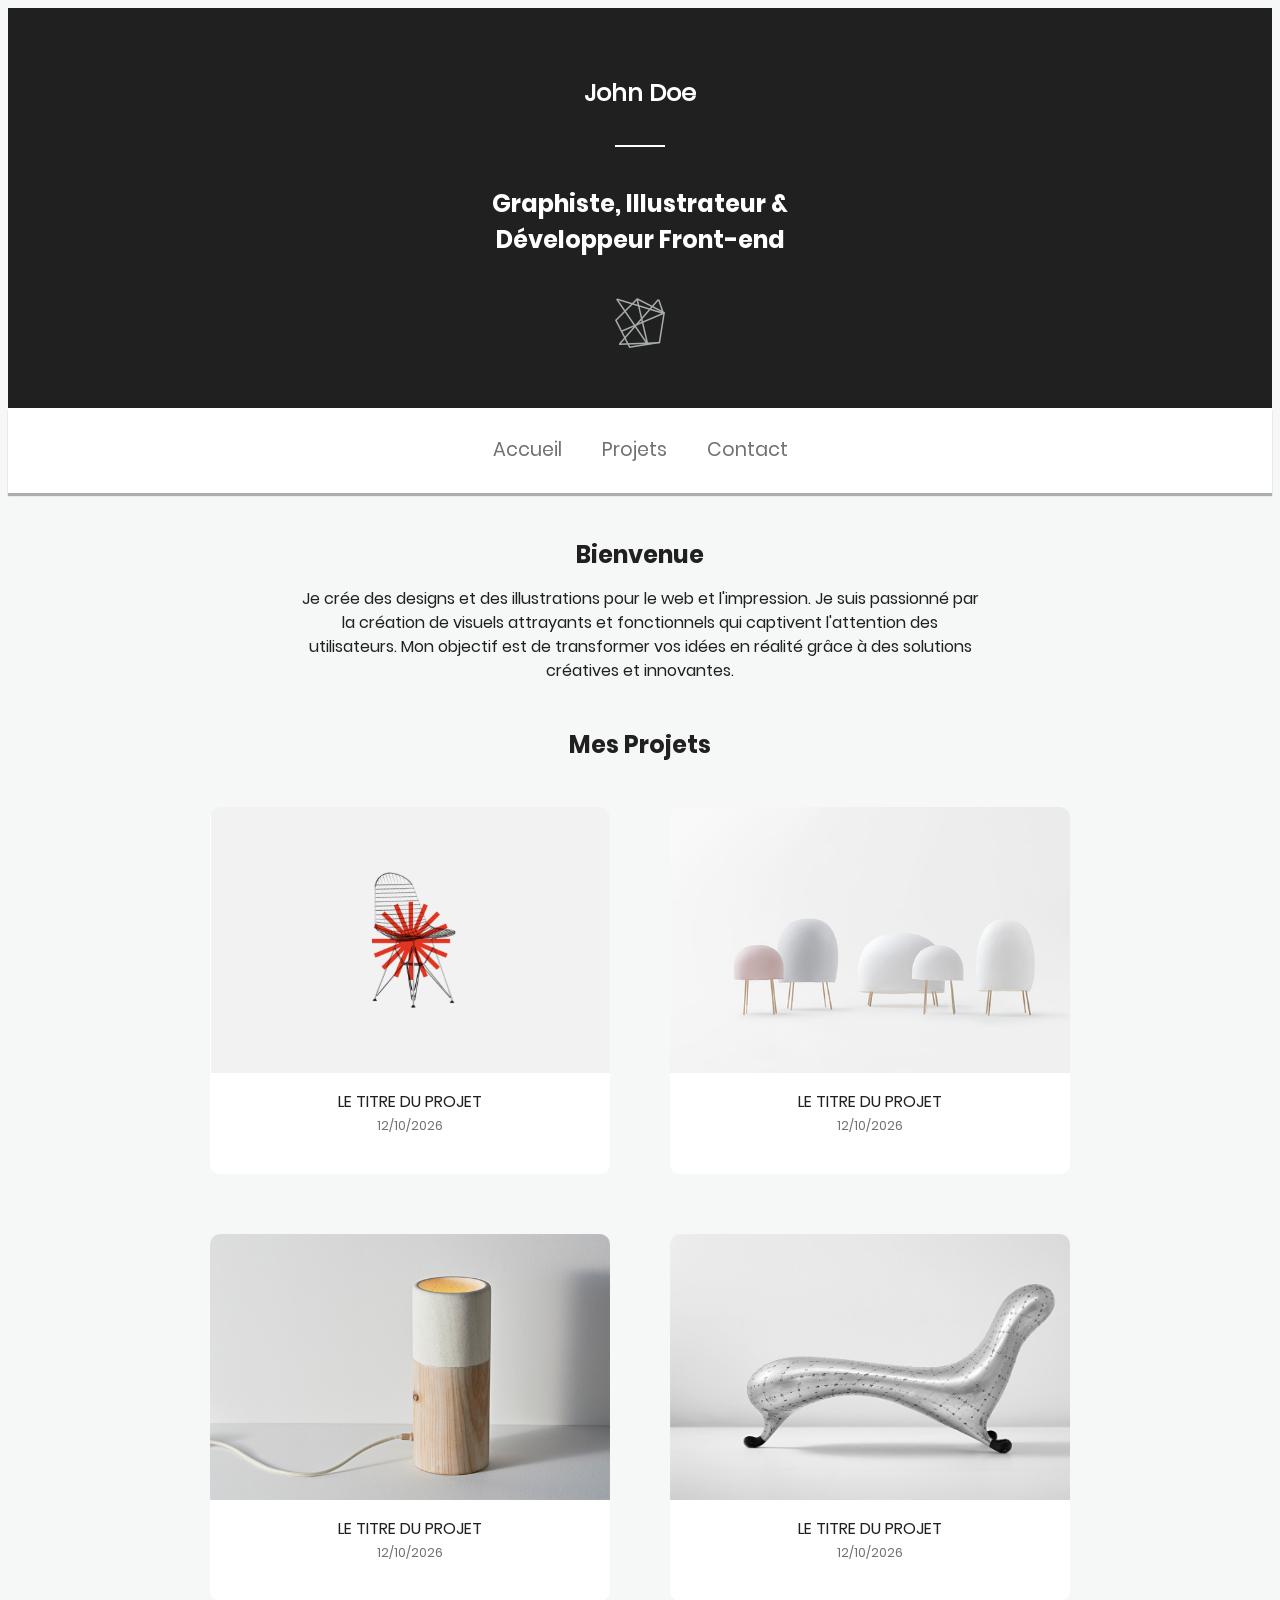
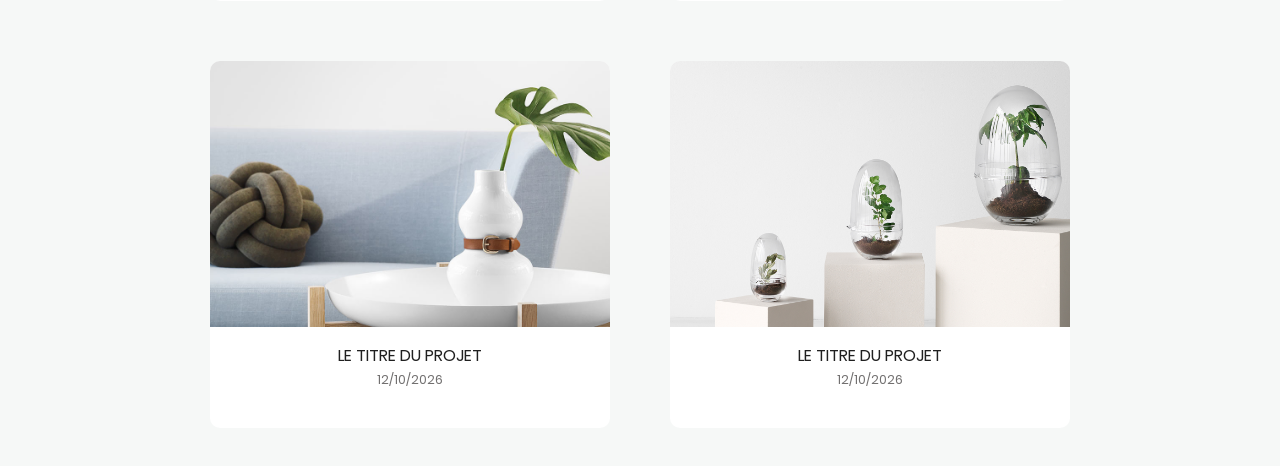
==== commit fac7fb6b: "Step to fix responsive" ====
--- a/index.html
+++ b/index.html
@@ -43,7 +43,7 @@
       </p>
     </section>
     <!-- PROJECTS --- -->
-    <section class="projets">
+    <section id="projets">
       <h2>Mes Projets</h2>
       <div class="projet-container">
         <div class="projet-info">
--- a/style.css
+++ b/style.css
@@ -92,6 +92,8 @@
 
 .projet-info {
   margin: 30px;
+  max-width: 400px;
+  width: 100%;
   background-color: #ffffff;
   text-align: center;
   padding-bottom: 20px;
@@ -108,20 +110,17 @@
   box-shadow:
     0 14px 28px rgba(0, 0, 0, 0.25),
     0 10px 10px rgba(0, 0, 0, 0.22);
-  transition: 0.3s;
 }
 
 .projet-info img {
-  max-width: 400px;
+  object-fit: cover;
   height: 266px;
 }
 
 .picture {
-  width: fit-content;
-  height: 266px;
-  text-align: center;
   overflow: hidden;
 }
+
 .projet-info p {
   text-transform: uppercase;
   margin-top: 10px;
@@ -137,6 +136,6 @@
   width: 50px;
   margin-top: 20px;
 }
-.projets h2 {
+#projets h2 {
   text-align: center;
 }
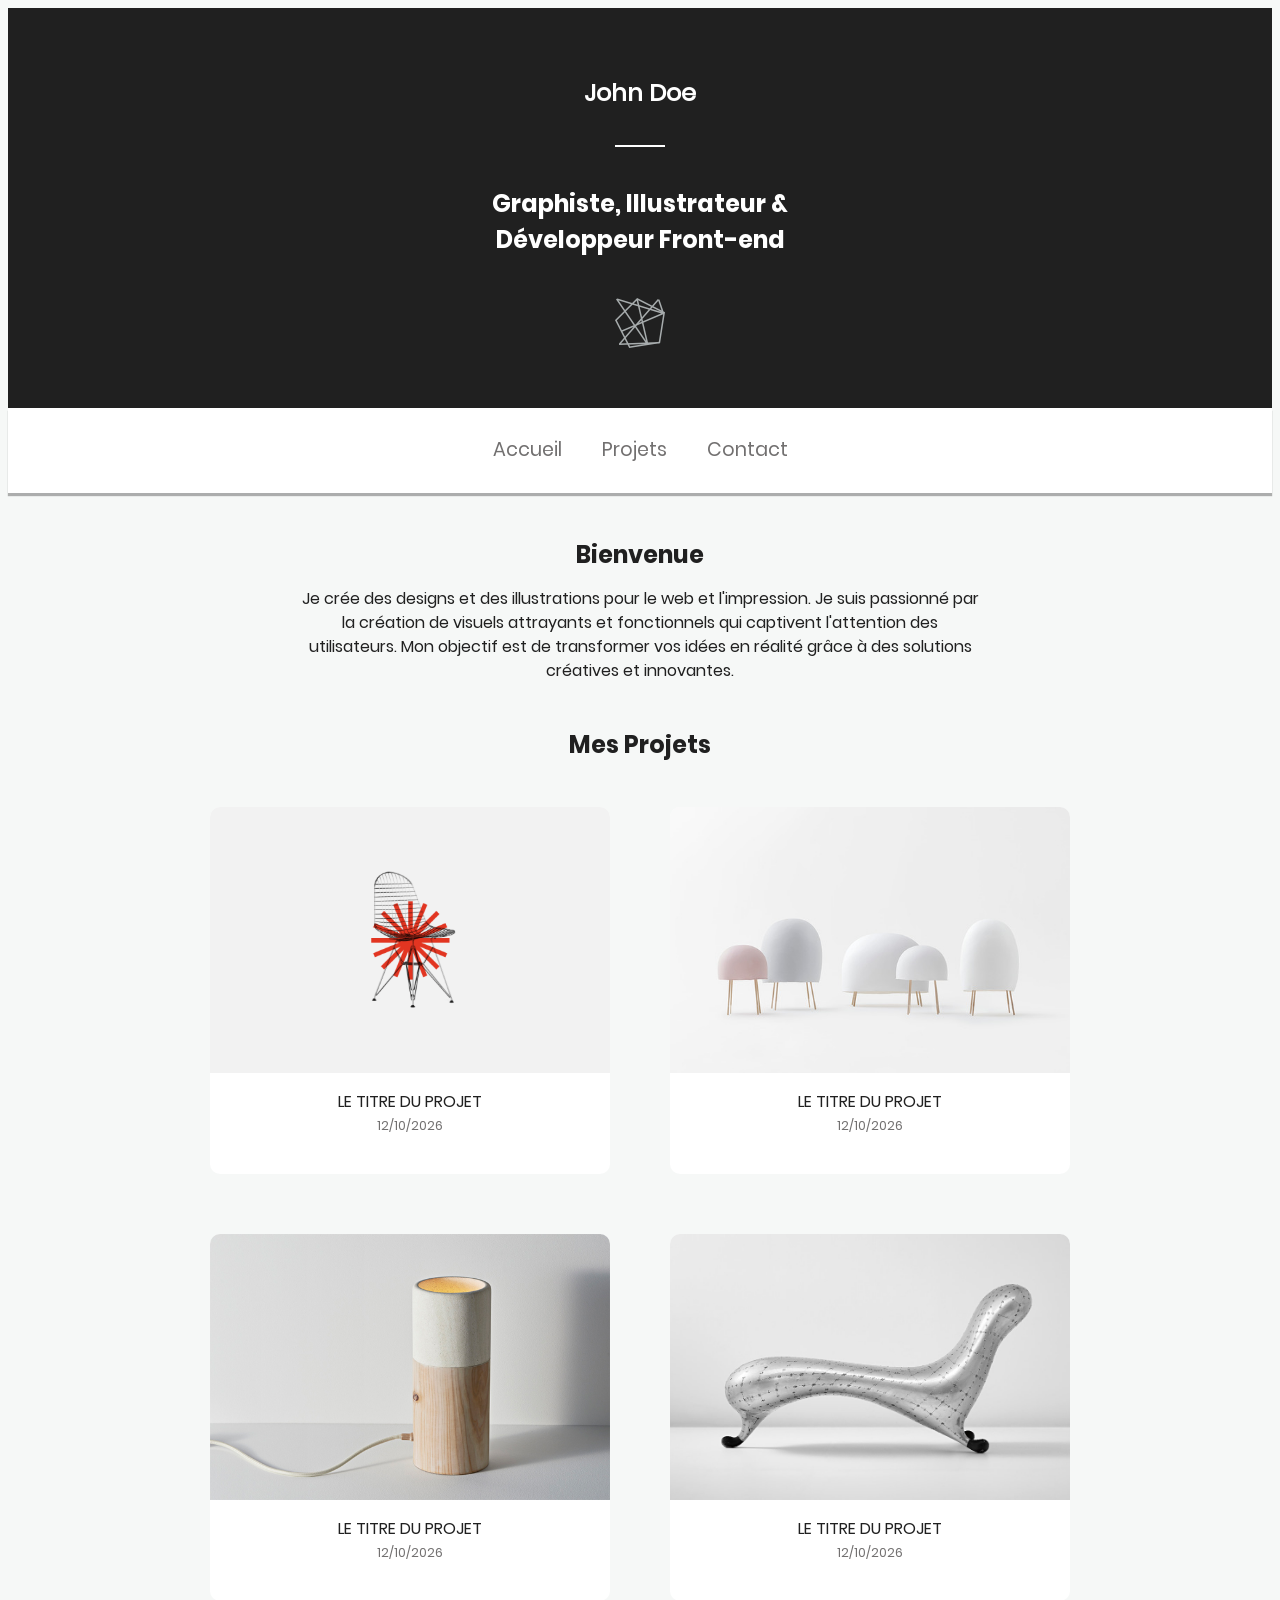
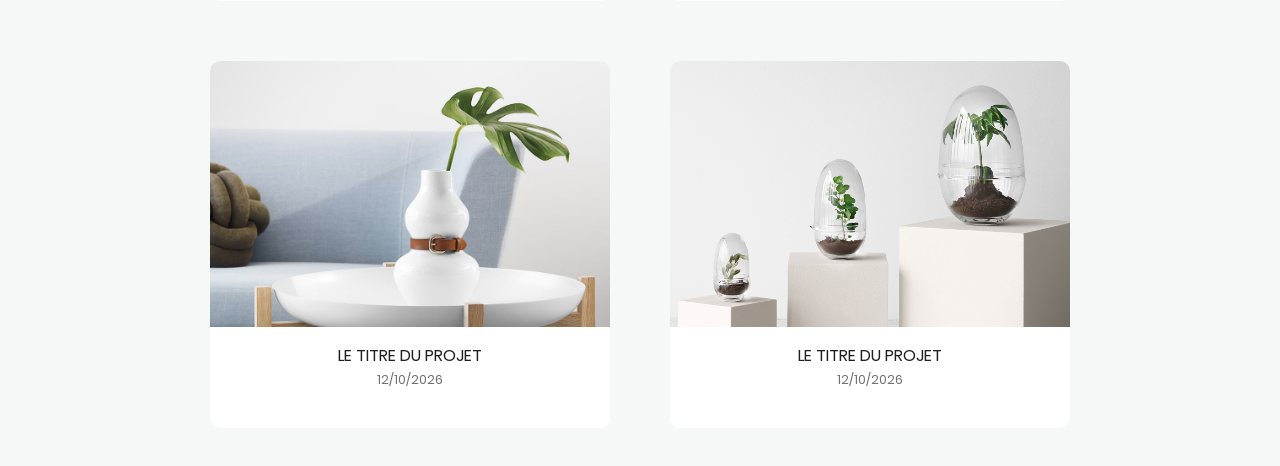
==== commit 9012dce4: "Remove picture class in HTML" ====
--- a/index.html
+++ b/index.html
@@ -47,57 +47,46 @@
       <h2>Mes Projets</h2>
       <div class="projet-container">
         <div class="projet-info">
-          <div class="picture">
-            <img
-              src="pictures/illustration_1.png"
-              alt="Chaise sur fond blanc avec une étoile rouge en filigrane"
-            />
-          </div>
+          <img
+            src="pictures/illustration_1.png"
+            alt="Chaise sur fond blanc avec une étoile rouge en filigrane"
+          />
+
           <p>Le titre du projet <span>12/10/2026</span></p>
         </div>
         <div class="projet-info">
-          <div class="picture">
-            <img
-              src="pictures/illustration_2.jpg"
-              alt="Ensemble de meubles sur fond blanc"
-            />
-          </div>
+          <img
+            src="pictures/illustration_2.jpg"
+            alt="Ensemble de meubles sur fond blanc"
+          />
           <p>Le titre du projet <span>12/10/2026</span></p>
         </div>
         <div class="projet-info">
-          <div class="picture">
-            <img
-              src="pictures/illustration_3.jpg"
-              alt="Lampe en bois et pierre sur fond blanc"
-            />
-          </div>
+          <img
+            src="pictures/illustration_3.jpg"
+            alt="Lampe en bois et pierre sur fond blanc"
+          />
           <p>Le titre du projet <span>12/10/2026</span></p>
         </div>
         <div class="projet-info">
-          <div class="picture">
-            <img
-              src="pictures/illustration_4.jpg"
-              alt="Chaise longue design en métal sur fond blanc"
-            />
-          </div>
+          <img
+            src="pictures/illustration_4.jpg"
+            alt="Chaise longue design en métal sur fond blanc"
+          />
           <p>Le titre du projet <span>12/10/2026</span></p>
         </div>
         <div class="projet-info">
-          <div class="picture">
-            <img
-              src="pictures/illustration_5.jpg"
-              alt="Vase en céramique ceintré avec une ceinture en cuir sur fond blanc"
-            />
-          </div>
+          <img
+            src="pictures/illustration_5.jpg"
+            alt="Vase en céramique ceintré avec une ceinture en cuir sur fond blanc"
+          />
           <p>Le titre du projet <span>12/10/2026</span></p>
         </div>
         <div class="projet-info">
-          <div class="picture">
-            <img
-              src="pictures/illustration_6.jpg"
-              alt="Mini serre en forme d'oeuf sur fond blanc"
-            />
-          </div>
+          <img
+            src="pictures/illustration_6.jpg"
+            alt="Mini serre en forme d'oeuf sur fond blanc"
+          />
           <p>Le titre du projet <span>12/10/2026</span></p>
         </div>
       </div>
--- a/style.css
+++ b/style.css
@@ -115,10 +115,7 @@
 .projet-info img {
   object-fit: cover;
   height: 266px;
-}
-
-.picture {
-  overflow: hidden;
+  width: 100%;
 }
 
 .projet-info p {
